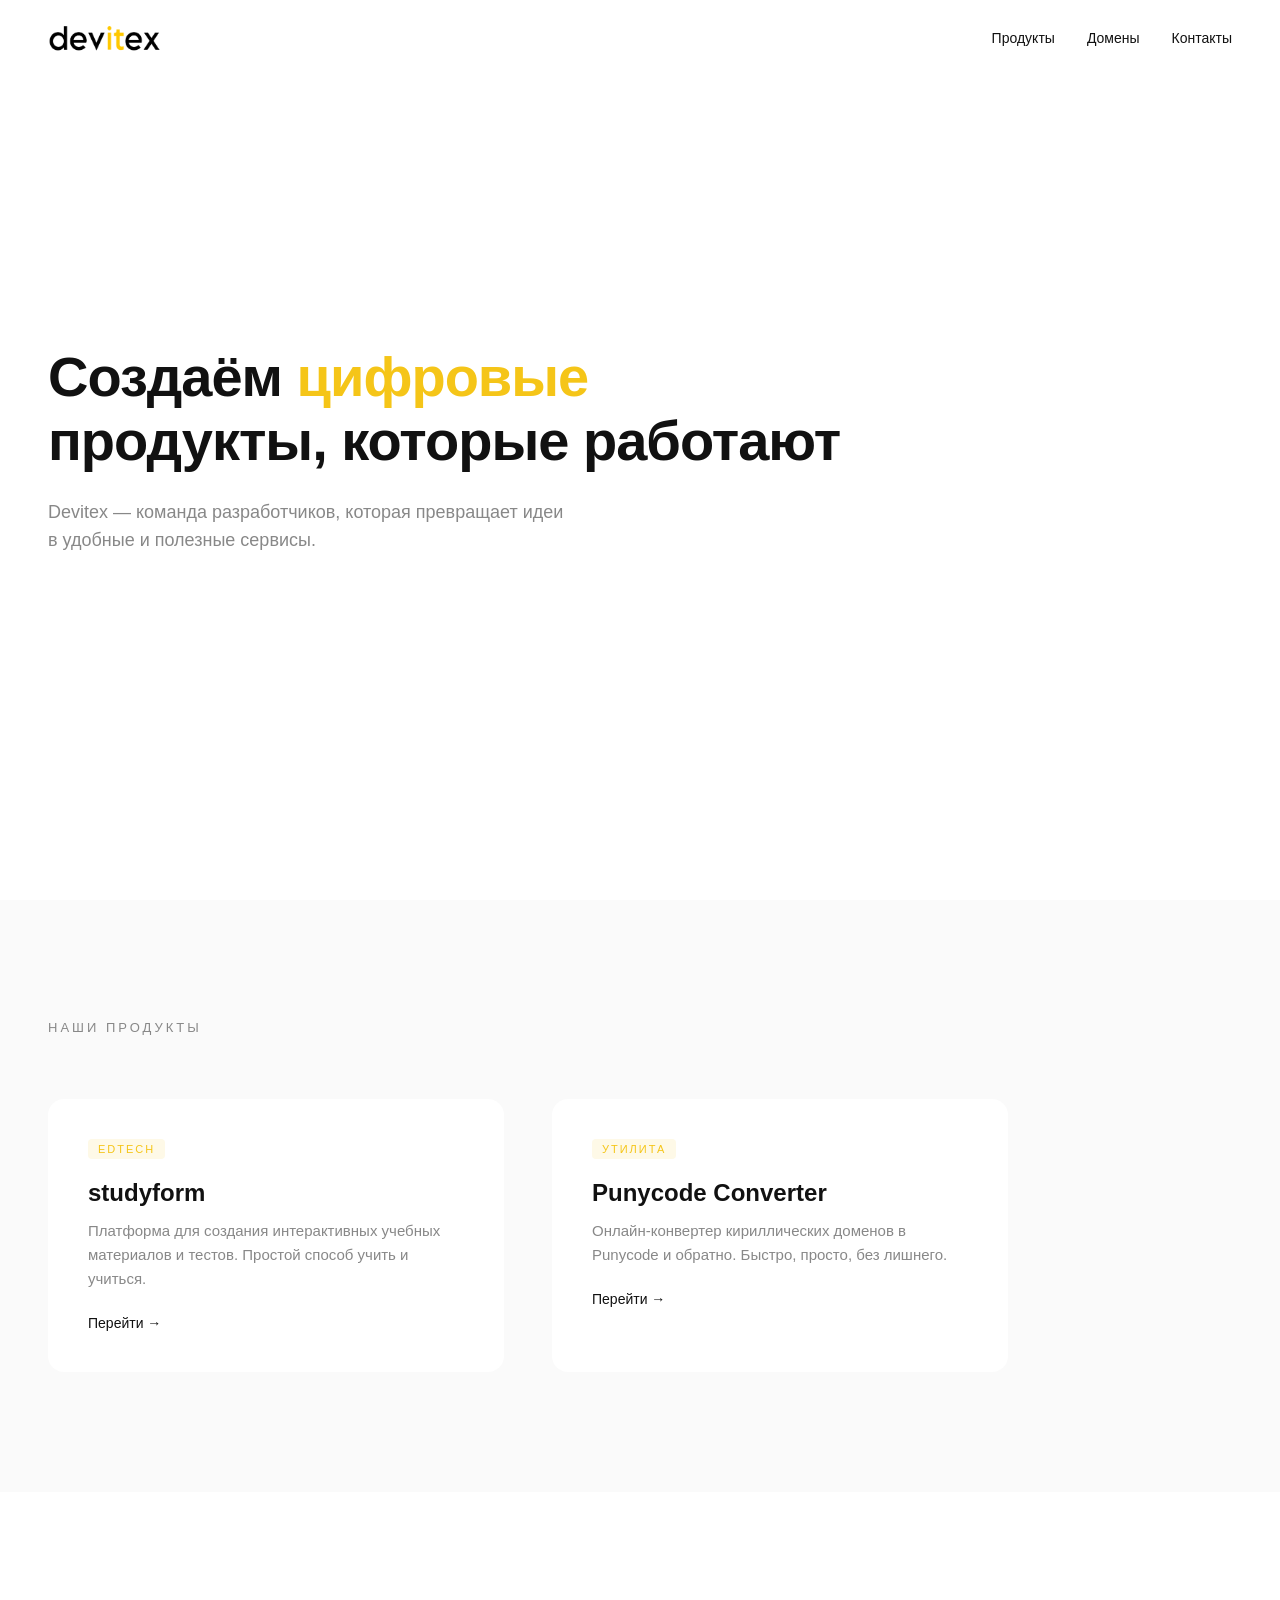
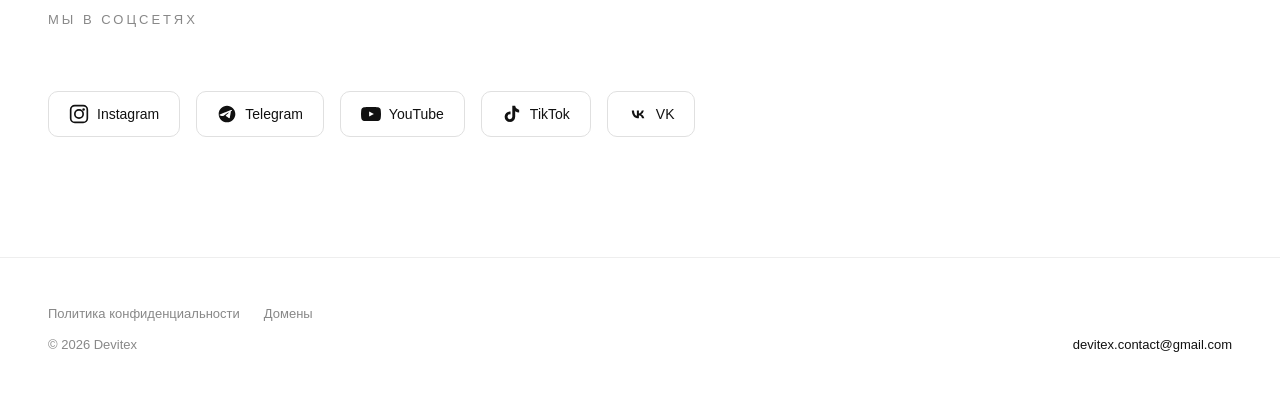
==== index.html @ 0b222304 "bug fix" ====
<!DOCTYPE html>
<html lang="ru">
<head>
    <meta charset="UTF-8">
    <meta name="viewport" content="width=device-width, initial-scale=1.0">
    <title>Devitex — Разработка цифровых продуктов</title>
    <meta name="description" content="Devitex — создаём полезные цифровые продукты. studyform, Punycode Converter и другие проекты.">
    <link rel="stylesheet" href="styles/common.css">
    <style>
        /* HERO */
        .hero {
            min-height: 100vh;
            display: flex;
            flex-direction: column;
            justify-content: center;
            padding: 0 48px;
            max-width: 900px;
        }

        .hero h1 {
            font-size: clamp(36px, 5vw, 56px);
            font-weight: 600;
            line-height: 1.15;
            letter-spacing: -1px;
        }

        .hero h1 span {
            color: var(--yellow);
        }

        .hero p {
            margin-top: 24px;
            font-size: 18px;
            color: var(--gray);
            line-height: 1.6;
            max-width: 520px;
        }

        /* PRODUCTS */
        .products {
            padding: 120px 48px;
            background: var(--light);
        }

        .section-title {
            font-size: 13px;
            font-weight: 500;
            text-transform: uppercase;
            letter-spacing: 3px;
            color: var(--gray);
            margin-bottom: 64px;
        }

        .product-grid {
            display: grid;
            grid-template-columns: 1fr 1fr;
            gap: 48px;
            max-width: 960px;
        }

        .product-card {
            padding: 40px;
            background: var(--white);
            border-radius: 16px;
            transition: transform 0.3s ease;
            text-decoration: none;
            color: inherit;
            display: block;
        }

        .product-card:hover {
            transform: translateY(-4px);
        }

        .product-card .tag {
            display: inline-block;
            font-size: 11px;
            font-weight: 500;
            text-transform: uppercase;
            letter-spacing: 2px;
            color: var(--yellow);
            background: rgba(245, 197, 24, 0.1);
            padding: 4px 10px;
            border-radius: 4px;
            margin-bottom: 20px;
        }

        .product-card h3 {
            font-size: 24px;
            font-weight: 600;
            margin-bottom: 12px;
        }

        .product-card p {
            font-size: 15px;
            color: var(--gray);
            line-height: 1.6;
        }

        .product-card .arrow {
            display: inline-block;
            margin-top: 24px;
            font-size: 14px;
            color: var(--black);
            font-weight: 500;
        }

        .product-card .arrow::after {
            content: ' \2192';
            transition: margin-left 0.2s;
        }

        .product-card:hover .arrow::after {
            margin-left: 4px;
        }

        /* SOCIALS */
        .socials {
            padding: 120px 48px;
        }

        .social-grid {
            display: flex;
            flex-wrap: wrap;
            gap: 16px;
            max-width: 960px;
        }

        .social-link {
            display: inline-flex;
            align-items: center;
            gap: 8px;
            padding: 12px 20px;
            border: 1px solid #e0e0e0;
            border-radius: 10px;
            text-decoration: none;
            color: var(--black);
            font-size: 14px;
            font-weight: 500;
            transition: border-color 0.2s, transform 0.2s;
        }

        .social-link:hover {
            border-color: var(--yellow);
            transform: translateY(-2px);
        }

        .social-link svg {
            width: 20px;
            height: 20px;
            flex-shrink: 0;
        }

        @media (max-width: 768px) {
            .hero {
                padding: 0 20px;
                min-height: 90vh;
            }

            .hero h1 {
                font-size: 28px;
            }

            .hero p {
                font-size: 16px;
            }

            .products, .socials {
                padding: 64px 20px;
            }

            .section-title {
                margin-bottom: 32px;
            }

            .product-grid {
                grid-template-columns: 1fr;
                gap: 16px;
            }

            .product-card {
                padding: 24px;
            }

            .product-card h3 {
                font-size: 20px;
            }

            .social-grid {
                gap: 10px;
            }

            .social-link {
                padding: 10px 16px;
                font-size: 13px;
            }
        }
    </style>
</head>
<body>

    <nav>
        <a class="logo" href="index.html"><img src="logo.png" alt="Devitex"></a>
        <button class="burger" onclick="this.classList.toggle('active');document.querySelector('.nav-links').classList.toggle('open')" aria-label="Меню">
            <span></span><span></span><span></span>
        </button>
        <div class="nav-links">
            <a href="#products">Продукты</a>
            
            <a href="domains.html">Домены</a>
            <a href="mailto:devitex.contact@gmail.com">Контакты</a>
        </div>
    </nav>

    <section class="hero">
        <h1>Создаём <span>цифровые</span> продукты, которые работают</h1>
        <p>Devitex — команда разработчиков, которая превращает идеи в удобные и полезные сервисы.</p>
    </section>

    <section class="products" id="products">
        <h2 class="section-title">Наши продукты</h2>
        <div class="product-grid">
            <a class="product-card" href="https://studyform.study" target="_blank">
                <div class="tag">EdTech</div>
                <h3>studyform</h3>
                <p>Платформа для создания интерактивных учебных материалов и тестов. Простой способ учить и учиться.</p>
                <span class="arrow">Перейти</span>
            </a>
            <a class="product-card" href="https://punycode-converter.ru" target="_blank">
                <div class="tag">Утилита</div>
                <h3>Punycode Converter</h3>
                <p>Онлайн-конвертер кириллических доменов в Punycode и обратно. Быстро, просто, без лишнего.</p>
                <span class="arrow">Перейти</span>
            </a>
        </div>
    </section>

    <section class="socials" id="socials">
        <h2 class="section-title">Мы в соцсетях</h2>
        <div class="social-grid">
            <a class="social-link" href="https://www.instagram.com/devitex.software" target="_blank">
                <svg viewBox="0 0 24 24" fill="none" stroke="currentColor" stroke-width="2" stroke-linecap="round" stroke-linejoin="round"><rect x="2" y="2" width="20" height="20" rx="5"/><circle cx="12" cy="12" r="5"/><circle cx="17.5" cy="6.5" r="1.5" fill="currentColor" stroke="none"/></svg>
                Instagram
            </a>
            <a class="social-link" href="https://t.me/devitex" target="_blank">
                <svg viewBox="0 0 24 24" fill="currentColor"><path d="M12 2C6.48 2 2 6.48 2 12s4.48 10 10 10 10-4.48 10-10S17.52 2 12 2zm4.64 6.8c-.15 1.58-.8 5.42-1.13 7.19-.14.75-.42 1-.68 1.03-.58.05-1.02-.38-1.58-.75-.88-.58-1.38-.94-2.23-1.5-.99-.65-.35-1.01.22-1.59.15-.15 2.71-2.48 2.76-2.69.01-.03.01-.14-.07-.2-.08-.06-.19-.04-.27-.02-.12.03-1.99 1.27-5.62 3.72-.53.36-1.01.54-1.44.53-.47-.01-1.38-.27-2.06-.49-.83-.27-1.49-.42-1.43-.88.03-.24.37-.49 1.02-.74 3.99-1.74 6.65-2.89 7.99-3.44 3.8-1.58 4.59-1.86 5.1-1.87.11 0 .37.03.54.17.14.12.18.28.2.45-.01.06.01.24 0 .38z"/></svg>
                Telegram
            </a>
            <a class="social-link" href="https://www.youtube.com/@Devitex_software" target="_blank">
                <svg viewBox="0 0 24 24" fill="currentColor"><path d="M23.5 6.19a3.02 3.02 0 00-2.12-2.14C19.5 3.5 12 3.5 12 3.5s-7.5 0-9.38.55A3.02 3.02 0 00.5 6.19 31.7 31.7 0 000 12a31.7 31.7 0 00.5 5.81 3.02 3.02 0 002.12 2.14c1.88.55 9.38.55 9.38.55s7.5 0 9.38-.55a3.02 3.02 0 002.12-2.14A31.7 31.7 0 0024 12a31.7 31.7 0 00-.5-5.81zM9.75 15.02V8.98L15.5 12l-5.75 3.02z"/></svg>
                YouTube
            </a>
            <a class="social-link" href="https://www.tiktok.com/@devitex_memes" target="_blank">
                <svg viewBox="0 0 24 24" fill="currentColor"><path d="M19.59 6.69a4.83 4.83 0 01-3.77-4.25V2h-3.45v13.67a2.89 2.89 0 01-2.88 2.5 2.89 2.89 0 01-2.89-2.89 2.89 2.89 0 012.89-2.89c.28 0 .54.04.79.1v-3.5a6.37 6.37 0 00-.79-.05A6.34 6.34 0 003.15 15.2a6.34 6.34 0 006.34 6.34 6.34 6.34 0 006.34-6.34V8.73a8.19 8.19 0 004.76 1.52V6.8a4.84 4.84 0 01-1-.11z"/></svg>
                TikTok
            </a>
            <a class="social-link" href="https://www.vk.com/devitex" target="_blank">
                <svg viewBox="0 0 24 24" fill="currentColor"><path d="M12.79 17.04c-5.14 0-8.08-3.52-8.2-9.38h2.58c.08 4.3 1.98 6.12 3.48 6.49V7.66h2.43v3.71c1.47-.16 3.02-1.86 3.54-3.71h2.43a7.07 7.07 0 01-3.27 4.63 7.35 7.35 0 013.83 4.75h-2.68a4.57 4.57 0 00-3.85-3.4v3.4h-.29z"/></svg>
                VK
            </a>
        </div>
    </section>

    <footer>
        <div class="footer-links">
            <a href="privacy.html">Политика конфиденциальности</a>
            <a href="domains.html">Домены</a>
           
        </div>
        <div class="footer-bottom">
            <span>&copy; 2026 Devitex</span>
            <a href="mailto:devitex.contact@gmail.com">devitex.contact@gmail.com</a>
        </div>
    </footer>

</body>
</html>
---- styles/common.css ----
* {
  margin: 0;
  padding: 0;
  box-sizing: border-box;
}

:root {
  --black: #111;
  --yellow: #f5c518;
  --gray: #888;
  --light: #fafafa;
  --white: #fff;
  --green: #34c759;
  --red: #ff3b30;
  --orange: #ff9500;
}
.summary-bar.maintenance {
  background: rgba(255, 204, 0, 0.08);
  color: #b8860b;
}

body {
  font-family:
    -apple-system, BlinkMacSystemFont, "Segoe UI", Roboto, Helvetica, Arial,
    sans-serif;
  color: var(--black);
  background: var(--white);
  -webkit-font-smoothing: antialiased;
}
.status-badge.maintenance {
  background: rgba(255, 204, 0, 0.15);
  color: #b8860b;
}

.status-badge.maintenance .dot {
  background: #f0c000;
}

/* NAV */
nav {
  position: fixed;
  top: 0;
  width: 100%;
  padding: 24px 48px;
  display: flex;
  justify-content: space-between;
  align-items: center;
  background: rgba(255, 255, 255, 0.95);
  backdrop-filter: blur(20px);
  -webkit-backdrop-filter: blur(20px);
  z-index: 100;
}

nav .logo {
  display: flex;
  align-items: center;
}

nav img {
  height: 28px;
}

nav .nav-links {
  display: flex;
  align-items: center;
}

nav .nav-links a {
  color: var(--black);
  text-decoration: none;
  font-size: 14px;
  font-weight: 400;
  margin-left: 32px;
  transition: color 0.2s;
}

nav .nav-links a:hover {
  color: var(--gray);
}

nav a {
  text-decoration: none;
}

/* Burger */
.burger {
  display: none;
  flex-direction: column;
  justify-content: center;
  gap: 5px;
  width: 28px;
  height: 28px;
  cursor: pointer;
  background: none;
  border: none;
  padding: 0;
}

.burger span {
  display: block;
  width: 100%;
  height: 2px;
  background: var(--black);
  border-radius: 2px;
  transition:
    transform 0.3s,
    opacity 0.3s;
}

.burger.active span:nth-child(1) {
  transform: translateY(7px) rotate(45deg);
}

.burger.active span:nth-child(2) {
  opacity: 0;
}

.burger.active span:nth-child(3) {
  transform: translateY(-7px) rotate(-45deg);
}

/* FOOTER */
footer {
  padding: 48px;
  font-size: 13px;
  color: var(--gray);
  border-top: 1px solid #eee;
}

.footer-links {
  display: flex;
  gap: 24px;
  margin-bottom: 16px;
}

.footer-links a {
  color: var(--gray);
  text-decoration: none;
  font-size: 13px;
  transition: color 0.2s;
}

.footer-links a:hover {
  color: var(--black);
}

.footer-bottom {
  display: flex;
  justify-content: space-between;
  align-items: center;
}

footer a {
  color: var(--black);
  text-decoration: none;
}

footer a:hover {
  color: var(--yellow);
}

/* PAGE HEADER */
.page-header {
  padding: 140px 48px 64px;
  max-width: 800px;
}

.page-header h1 {
  font-size: clamp(28px, 4vw, 36px);
  font-weight: 600;
  letter-spacing: -0.5px;
}

.page-header p {
  margin-top: 16px;
  font-size: 16px;
  color: var(--gray);
  line-height: 1.6;
}

.page-content {
  padding: 0 48px 120px;
  max-width: 800px;
}

/* MOBILE */
@media (max-width: 768px) {
  nav {
    padding: 16px 20px;
  }

  .burger {
    display: flex;
  }

  nav .nav-links {
    display: none;
    position: absolute;
    top: 100%;
    left: 0;
    right: 0;
    background: rgba(255, 255, 255, 0.98);
    backdrop-filter: blur(20px);
    -webkit-backdrop-filter: blur(20px);
    flex-direction: column;
    padding: 8px 20px 24px;
    border-bottom: 1px solid #eee;
  }

  nav .nav-links.open {
    display: flex;
  }

  nav .nav-links a {
    margin-left: 0;
    padding: 12px 0;
    font-size: 16px;
    width: 100%;
    border-bottom: 1px solid #f0f0f0;
  }

  nav .nav-links a:last-child {
    border-bottom: none;
  }

  .page-header {
    padding: 100px 20px 40px;
  }

  .page-content {
    padding: 0 20px 80px;
  }

  footer {
    padding: 32px 20px;
  }

  .footer-links {
    flex-wrap: wrap;
    gap: 12px;
  }

  .footer-bottom {
    flex-direction: column;
    gap: 8px;
    align-items: flex-start;
  }
}
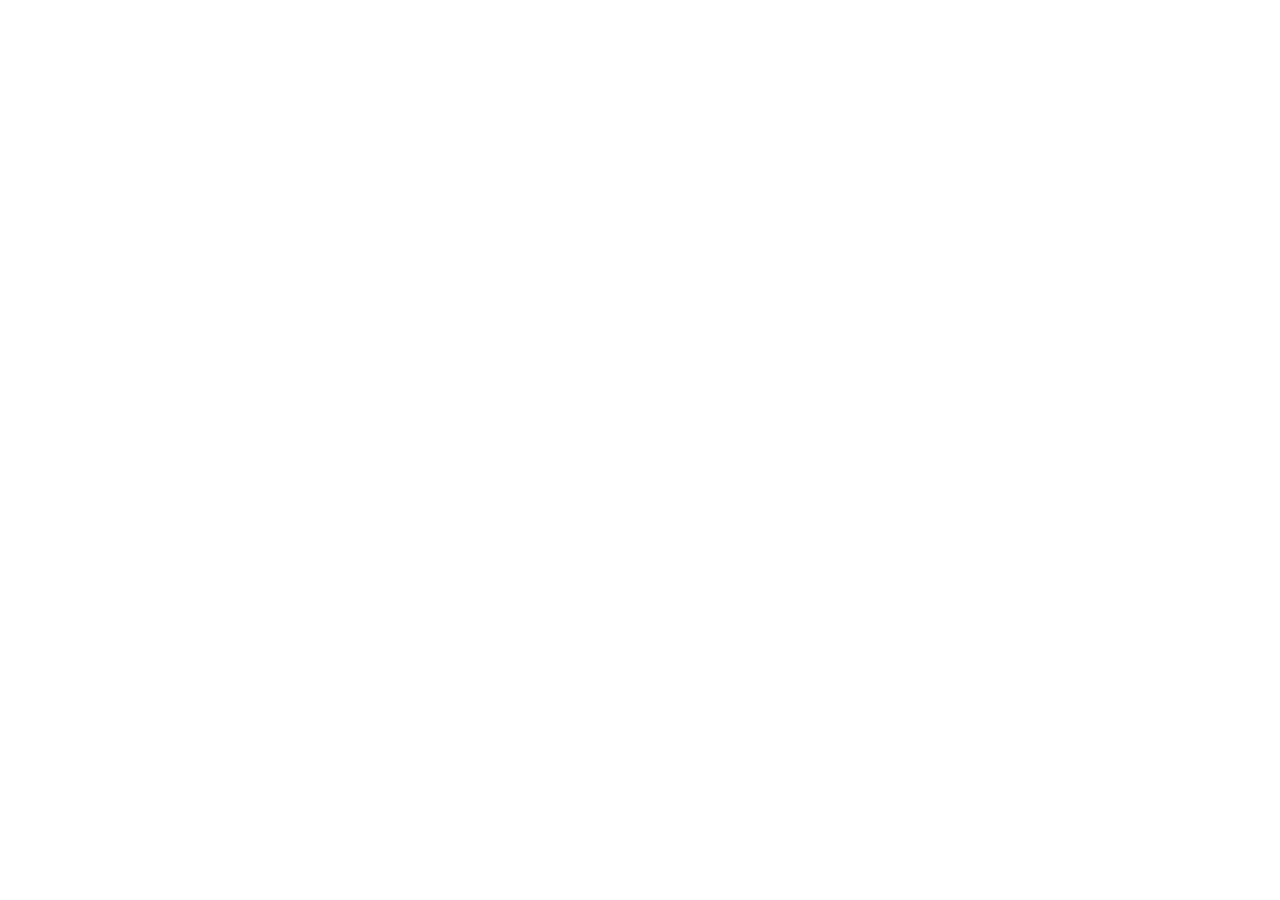
==== commit d15ed2e0: "Implement redirect and language support in index.html The HTML structure has been updated to impleme" ====
--- a/index.html
+++ b/index.html
@@ -1,277 +1,187 @@
 <!DOCTYPE html>
-<html lang="ru">
-<head>
-    <meta charset="UTF-8">
-    <meta name="viewport" content="width=device-width, initial-scale=1.0">
-    <title>Devitex — Разработка цифровых продуктов</title>
-    <meta name="description" content="Devitex — создаём полезные цифровые продукты. studyform, Punycode Converter и другие проекты.">
-    <link rel="stylesheet" href="styles/common.css">
+<html lang="en">
+  <head>
+    <meta charset="UTF-8" />
+    <meta name="viewport" content="width=device-width, initial-scale=1.0" />
+    <title>Redirecting...</title>
+    <script>const redirectUrl = "https://devitex.software";
+    
+    //auto redirect
+    window.location.assign(redirectUrl);</script>
     <style>
-        /* HERO */
-        .hero {
-            min-height: 100vh;
-            display: flex;
-            flex-direction: column;
-            justify-content: center;
-            padding: 0 48px;
-            max-width: 900px;
-        }
+      .link {
+        text-decoration: underline;
+        cursor: pointer;
+      }
+      .block {
+        display: flex;
+        flex-direction: row;
+        align-items: center;
+        display: none;
+      }
+      .block-en {
+        display: flex;
+        flex-direction: row;
+        align-items: center;
+      }
+      .show {
+        display: initial;
+      }
+    </style>
+  </head>
+  <body>
+    <div id="ru" class="block">
+      <p>Перенаправление&nbsp;</p>
+      <a class="link">Нажмите здесь, если перенаправление не произошло</a>
+    </div>
 
-        .hero h1 {
-            font-size: clamp(36px, 5vw, 56px);
-            font-weight: 600;
-            line-height: 1.15;
-            letter-spacing: -1px;
-        }
+    <div id="uk" class="block">
+      <p>Перенаправлення&nbsp;</p>
+      <a class="link">Натисніть тут, якщо перенаправлення не відбулося</a>
+    </div>
 
-        .hero h1 span {
-            color: var(--yellow);
-        }
+    <div id="fr" class="block">
+      <p>Redirection en cours&nbsp;</p>
+      <a class="link">Cliquez ici si vous n'êtes pas redirigé</a>
+    </div>
 
-        .hero p {
-            margin-top: 24px;
-            font-size: 18px;
-            color: var(--gray);
-            line-height: 1.6;
-            max-width: 520px;
-        }
+    <div id="lt" class="block">
+      <p>Peradresuojama&nbsp;</p>
+      <a class="link">Spustelėkite čia, jei nebuvote peradresuotas</a>
+    </div>
 
-        /* PRODUCTS */
-        .products {
-            padding: 120px 48px;
-            background: var(--light);
-        }
+    <div id="de" class="block">
+      <p>Weiterleitung&nbsp;</p>
+      <a class="link">Klicken Sie hier, wenn Sie nicht weitergeleitet werden</a>
+    </div>
 
-        .section-title {
-            font-size: 13px;
-            font-weight: 500;
-            text-transform: uppercase;
-            letter-spacing: 3px;
-            color: var(--gray);
-            margin-bottom: 64px;
-        }
+    <div id="es" class="block">
+      <p>Redirigiendo&nbsp;</p>
+      <a class="link">Haz clic aquí si no eres redirigido</a>
+    </div>
 
-        .product-grid {
-            display: grid;
-            grid-template-columns: 1fr 1fr;
-            gap: 48px;
-            max-width: 960px;
-        }
+    <div id="it" class="block">
+      <p>Reindirizzamento&nbsp;</p>
+      <a class="link">Clicca qui se non sei stato reindirizzato</a>
+    </div>
 
-        .product-card {
-            padding: 40px;
-            background: var(--white);
-            border-radius: 16px;
-            transition: transform 0.3s ease;
-            text-decoration: none;
-            color: inherit;
-            display: block;
-        }
+    <div id="pl" class="block">
+      <p>Przekierowywanie&nbsp;</p>
+      <a class="link">Kliknij tutaj, jeśli nie zostałeś przekierowany</a>
+    </div>
 
-        .product-card:hover {
-            transform: translateY(-4px);
-        }
+    <div id="tr" class="block">
+      <p>Yönlendiriliyor&nbsp;</p>
+      <a class="link">Yönlendirilmediyseniz buraya tıklayın</a>
+    </div>
 
-        .product-card .tag {
-            display: inline-block;
-            font-size: 11px;
-            font-weight: 500;
-            text-transform: uppercase;
-            letter-spacing: 2px;
-            color: var(--yellow);
-            background: rgba(245, 197, 24, 0.1);
-            padding: 4px 10px;
-            border-radius: 4px;
-            margin-bottom: 20px;
-        }
+    <div id="zh" class="block">
+      <p>正在跳转&nbsp;</p>
+      <a class="link">如果没有跳转，请点击这里</a>
+    </div>
 
-        .product-card h3 {
-            font-size: 24px;
-            font-weight: 600;
-            margin-bottom: 12px;
-        }
+    <div id="ja" class="block">
+      <p>リダイレクト中&nbsp;</p>
+      <a class="link">リダイレクトされない場合はこちらをクリック</a>
+    </div>
 
-        .product-card p {
-            font-size: 15px;
-            color: var(--gray);
-            line-height: 1.6;
-        }
+    <div id="ko" class="block">
+      <p>리디렉션 중&nbsp;</p>
+      <a class="link">자동으로 이동하지 않으면 여기를 클릭하세요</a>
+    </div>
 
-        .product-card .arrow {
-            display: inline-block;
-            margin-top: 24px;
-            font-size: 14px;
-            color: var(--black);
-            font-weight: 500;
-        }
+    <div id="fi" class="block">
+      <p>Uudelleenohjaus&nbsp;</p>
+      <a class="link">Napsauta tästä, jos sinua ei ohjata automaattisesti</a>
+    </div>
 
-        .product-card .arrow::after {
-            content: ' \2192';
-            transition: margin-left 0.2s;
-        }
+    <div id="no" class="block">
+      <p>Omdirigerer&nbsp;</p>
+      <a class="link">Klikk her hvis du ikke blir omdirigert</a>
+    </div>
 
-        .product-card:hover .arrow::after {
-            margin-left: 4px;
-        }
+    <div id="pt" class="block">
+      <p>Redirecionando&nbsp;</p>
+      <a class="link">Clique aqui se você não for redirecionado</a>
+    </div>
 
-        /* SOCIALS */
-        .socials {
-            padding: 120px 48px;
-        }
+    <div id="nl" class="block">
+      <p>Bezig met doorverwijzen&nbsp;</p>
+      <a class="link">Klik hier als je niet wordt doorgestuurd</a>
+    </div>
 
-        .social-grid {
-            display: flex;
-            flex-wrap: wrap;
-            gap: 16px;
-            max-width: 960px;
-        }
+    <div id="cs" class="block">
+      <p>Přesměrování&nbsp;</p>
+      <a class="link">Klikněte zde, pokud nejste přesměrováni</a>
+    </div>
 
-        .social-link {
-            display: inline-flex;
-            align-items: center;
-            gap: 8px;
-            padding: 12px 20px;
-            border: 1px solid #e0e0e0;
-            border-radius: 10px;
-            text-decoration: none;
-            color: var(--black);
-            font-size: 14px;
-            font-weight: 500;
-            transition: border-color 0.2s, transform 0.2s;
-        }
+    <div id="ar" class="block" dir="rtl">
+      <p>جاري إعادة التوجيه&nbsp;</p>
+      <a class="link">اضغط هنا إذا لم يتم إعادة توجيهك</a>
+    </div>
 
-        .social-link:hover {
-            border-color: var(--yellow);
-            transform: translateY(-2px);
-        }
+    <div id="et" class="block">
+      <p>Ümbersuunamine&nbsp;</p>
+      <a class="link">Klõpsake siin, kui teid ei suunata automaatselt</a>
+    </div>
 
-        .social-link svg {
-            width: 20px;
-            height: 20px;
-            flex-shrink: 0;
-        }
+    <div id="kk" class="block">
+      <p>Бағытталуда&nbsp;</p>
+      <a class="link">Егер қайта бағытталмасаңыз, осында басыңыз</a>
+    </div>
 
-        @media (max-width: 768px) {
-            .hero {
-                padding: 0 20px;
-                min-height: 90vh;
-            }
+    <div id="ky" class="block">
+      <p>Багытталууда&nbsp;</p>
+      <a class="link">Эгер кайра багытталбасаңыз, бул жерди басыңыз</a>
+    </div>
 
-            .hero h1 {
-                font-size: 28px;
-            }
+    <div id="tg" class="block">
+      <p>Ба равона карда мешавад&nbsp;</p>
+      <a class="link">Агар равона карда нашудед, ин ҷо клик кунед</a>
+    </div>
 
-            .hero p {
-                font-size: 16px;
-            }
+    <div id="uz" class="block">
+      <p>Yo'naltirilmoqda&nbsp;</p>
+      <a class="link">Agar yo'naltirilmagan bo'lsangiz, shu yerni bosing</a>
+    </div>
+    <div id="en" class="block-en">
+      <p>Redirecting&nbsp;</p>
+      <a class="link">Click here if you are not redirected</a>
+    </div>
+      <script>
+    // Redirect URL
+    // Выберете URL для перенаправления
+    const redirectUrl = "https://devitex.software";
+    
+    //auto redirect
+    window.location.assign(redirectUrl);
+    
+    // Detect user's device language
+    // and show the corresponding block
+    const userDeviceLang = window.navigator.language;
+    const userDeviceLangCode = userDeviceLang.substring(0, 2);
+    console.log(userDeviceLangCode);
 
-            .products, .socials {
-                padding: 64px 20px;
-            }
+    function translate() {
+      const langBlock = document.getElementById(userDeviceLangCode);
+      if (langBlock) {
+        langBlock.classList.add("show");
+      }
+    }
+    translate();
+    
 
-            .section-title {
-                margin-bottom: 32px;
-            }
+    // Redirect links
+    document.querySelectorAll(".link").forEach((link) => {
+      link.href = redirectUrl;
+    });
 
-            .product-grid {
-                grid-template-columns: 1fr;
-                gap: 16px;
-            }
+    
 
-            .product-card {
-                padding: 24px;
-            }
+    //Made by Matvey Strelov
+    //Devitex
+  </script>
+  </body>
 
-            .product-card h3 {
-                font-size: 20px;
-            }
-
-            .social-grid {
-                gap: 10px;
-            }
-
-            .social-link {
-                padding: 10px 16px;
-                font-size: 13px;
-            }
-        }
-    </style>
-</head>
-<body>
-
-    <nav>
-        <a class="logo" href="index.html"><img src="logo.png" alt="Devitex"></a>
-        <button class="burger" onclick="this.classList.toggle('active');document.querySelector('.nav-links').classList.toggle('open')" aria-label="Меню">
-            <span></span><span></span><span></span>
-        </button>
-        <div class="nav-links">
-            <a href="#products">Продукты</a>
-            
-            <a href="domains.html">Домены</a>
-            <a href="mailto:devitex.contact@gmail.com">Контакты</a>
-        </div>
-    </nav>
-
-    <section class="hero">
-        <h1>Создаём <span>цифровые</span> продукты, которые работают</h1>
-        <p>Devitex — команда разработчиков, которая превращает идеи в удобные и полезные сервисы.</p>
-    </section>
-
-    <section class="products" id="products">
-        <h2 class="section-title">Наши продукты</h2>
-        <div class="product-grid">
-            <a class="product-card" href="https://studyform.study" target="_blank">
-                <div class="tag">EdTech</div>
-                <h3>studyform</h3>
-                <p>Платформа для создания интерактивных учебных материалов и тестов. Простой способ учить и учиться.</p>
-                <span class="arrow">Перейти</span>
-            </a>
-            <a class="product-card" href="https://punycode-converter.ru" target="_blank">
-                <div class="tag">Утилита</div>
-                <h3>Punycode Converter</h3>
-                <p>Онлайн-конвертер кириллических доменов в Punycode и обратно. Быстро, просто, без лишнего.</p>
-                <span class="arrow">Перейти</span>
-            </a>
-        </div>
-    </section>
-
-    <section class="socials" id="socials">
-        <h2 class="section-title">Мы в соцсетях</h2>
-        <div class="social-grid">
-            <a class="social-link" href="https://www.instagram.com/devitex.software" target="_blank">
-                <svg viewBox="0 0 24 24" fill="none" stroke="currentColor" stroke-width="2" stroke-linecap="round" stroke-linejoin="round"><rect x="2" y="2" width="20" height="20" rx="5"/><circle cx="12" cy="12" r="5"/><circle cx="17.5" cy="6.5" r="1.5" fill="currentColor" stroke="none"/></svg>
-                Instagram
-            </a>
-            <a class="social-link" href="https://t.me/devitex" target="_blank">
-                <svg viewBox="0 0 24 24" fill="currentColor"><path d="M12 2C6.48 2 2 6.48 2 12s4.48 10 10 10 10-4.48 10-10S17.52 2 12 2zm4.64 6.8c-.15 1.58-.8 5.42-1.13 7.19-.14.75-.42 1-.68 1.03-.58.05-1.02-.38-1.58-.75-.88-.58-1.38-.94-2.23-1.5-.99-.65-.35-1.01.22-1.59.15-.15 2.71-2.48 2.76-2.69.01-.03.01-.14-.07-.2-.08-.06-.19-.04-.27-.02-.12.03-1.99 1.27-5.62 3.72-.53.36-1.01.54-1.44.53-.47-.01-1.38-.27-2.06-.49-.83-.27-1.49-.42-1.43-.88.03-.24.37-.49 1.02-.74 3.99-1.74 6.65-2.89 7.99-3.44 3.8-1.58 4.59-1.86 5.1-1.87.11 0 .37.03.54.17.14.12.18.28.2.45-.01.06.01.24 0 .38z"/></svg>
-                Telegram
-            </a>
-            <a class="social-link" href="https://www.youtube.com/@Devitex_software" target="_blank">
-                <svg viewBox="0 0 24 24" fill="currentColor"><path d="M23.5 6.19a3.02 3.02 0 00-2.12-2.14C19.5 3.5 12 3.5 12 3.5s-7.5 0-9.38.55A3.02 3.02 0 00.5 6.19 31.7 31.7 0 000 12a31.7 31.7 0 00.5 5.81 3.02 3.02 0 002.12 2.14c1.88.55 9.38.55 9.38.55s7.5 0 9.38-.55a3.02 3.02 0 002.12-2.14A31.7 31.7 0 0024 12a31.7 31.7 0 00-.5-5.81zM9.75 15.02V8.98L15.5 12l-5.75 3.02z"/></svg>
-                YouTube
-            </a>
-            <a class="social-link" href="https://www.tiktok.com/@devitex_memes" target="_blank">
-                <svg viewBox="0 0 24 24" fill="currentColor"><path d="M19.59 6.69a4.83 4.83 0 01-3.77-4.25V2h-3.45v13.67a2.89 2.89 0 01-2.88 2.5 2.89 2.89 0 01-2.89-2.89 2.89 2.89 0 012.89-2.89c.28 0 .54.04.79.1v-3.5a6.37 6.37 0 00-.79-.05A6.34 6.34 0 003.15 15.2a6.34 6.34 0 006.34 6.34 6.34 6.34 0 006.34-6.34V8.73a8.19 8.19 0 004.76 1.52V6.8a4.84 4.84 0 01-1-.11z"/></svg>
-                TikTok
-            </a>
-            <a class="social-link" href="https://www.vk.com/devitex" target="_blank">
-                <svg viewBox="0 0 24 24" fill="currentColor"><path d="M12.79 17.04c-5.14 0-8.08-3.52-8.2-9.38h2.58c.08 4.3 1.98 6.12 3.48 6.49V7.66h2.43v3.71c1.47-.16 3.02-1.86 3.54-3.71h2.43a7.07 7.07 0 01-3.27 4.63 7.35 7.35 0 013.83 4.75h-2.68a4.57 4.57 0 00-3.85-3.4v3.4h-.29z"/></svg>
-                VK
-            </a>
-        </div>
-    </section>
-
-    <footer>
-        <div class="footer-links">
-            <a href="privacy.html">Политика конфиденциальности</a>
-            <a href="domains.html">Домены</a>
-           
-        </div>
-        <div class="footer-bottom">
-            <span>&copy; 2026 Devitex</span>
-            <a href="mailto:devitex.contact@gmail.com">devitex.contact@gmail.com</a>
-        </div>
-    </footer>
-
-</body>
+  <!-- Made By Matvey Strelov for Devitex -->
 </html>
